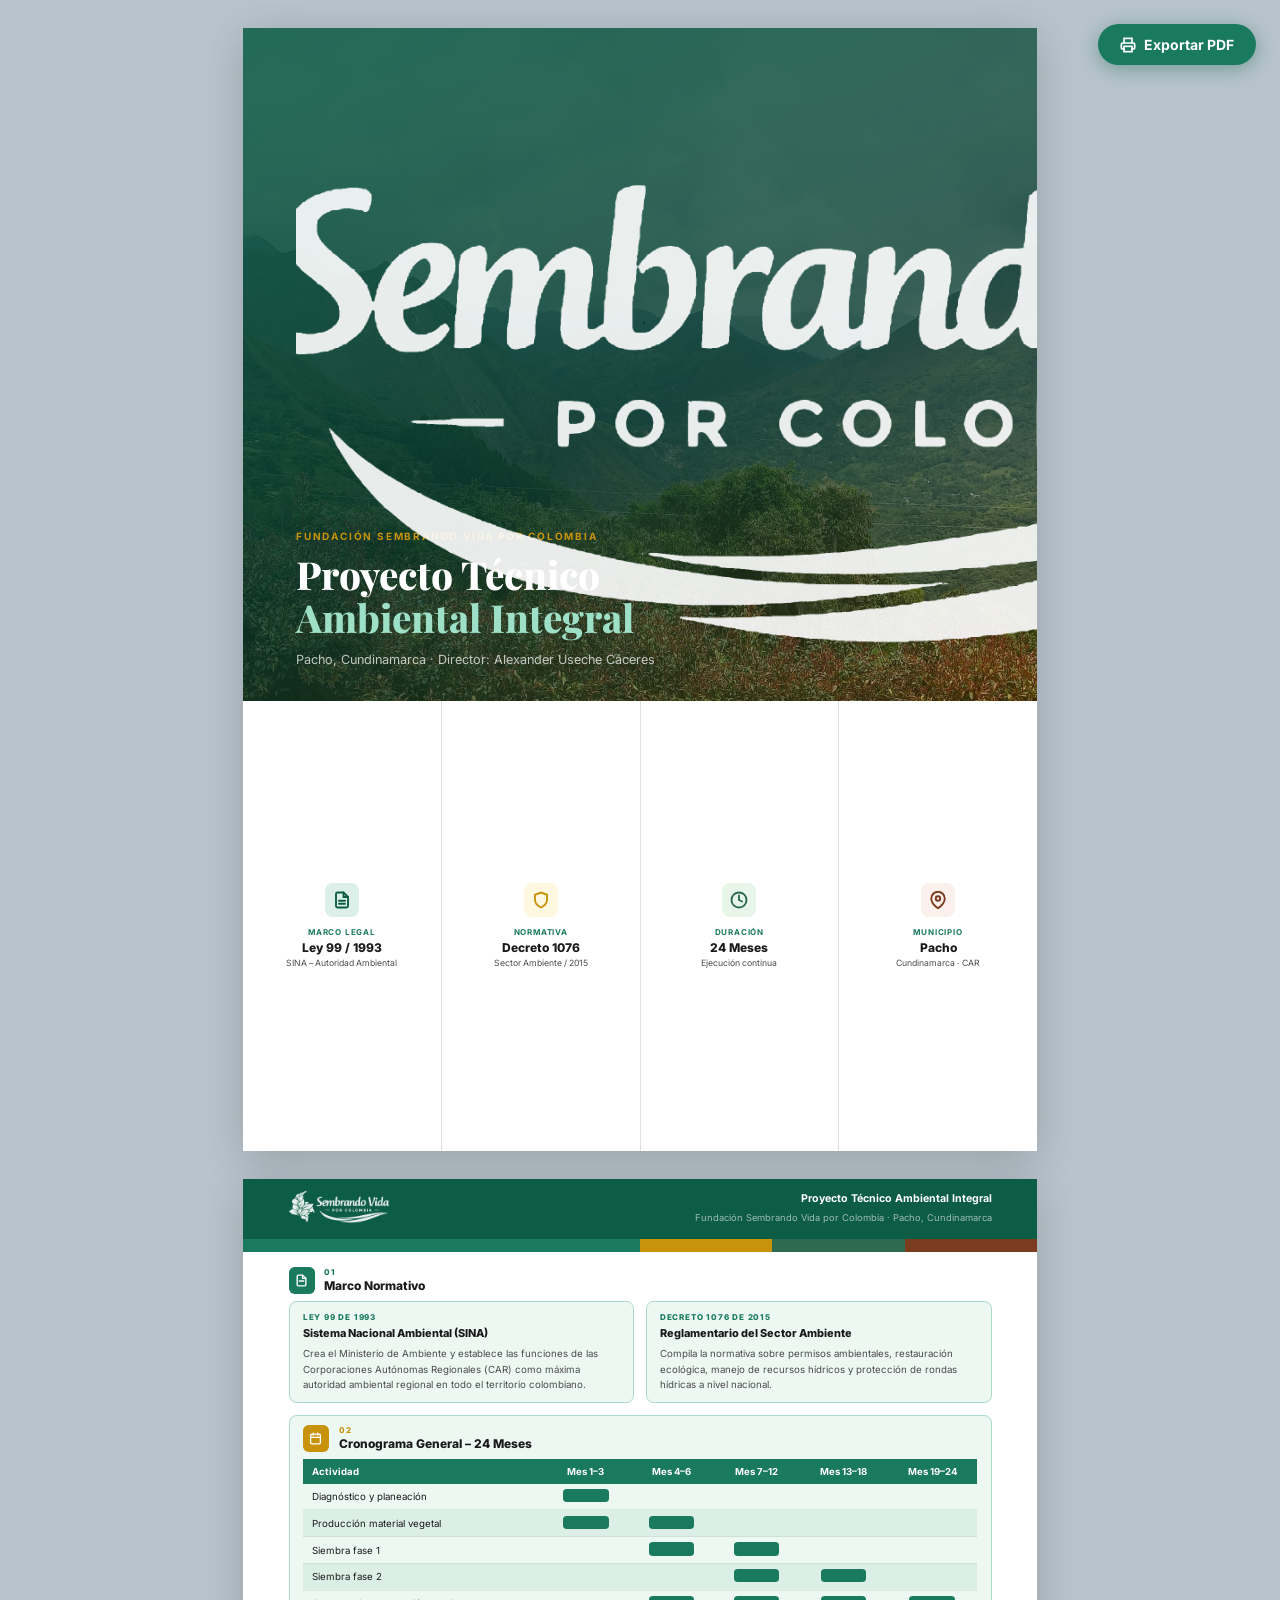
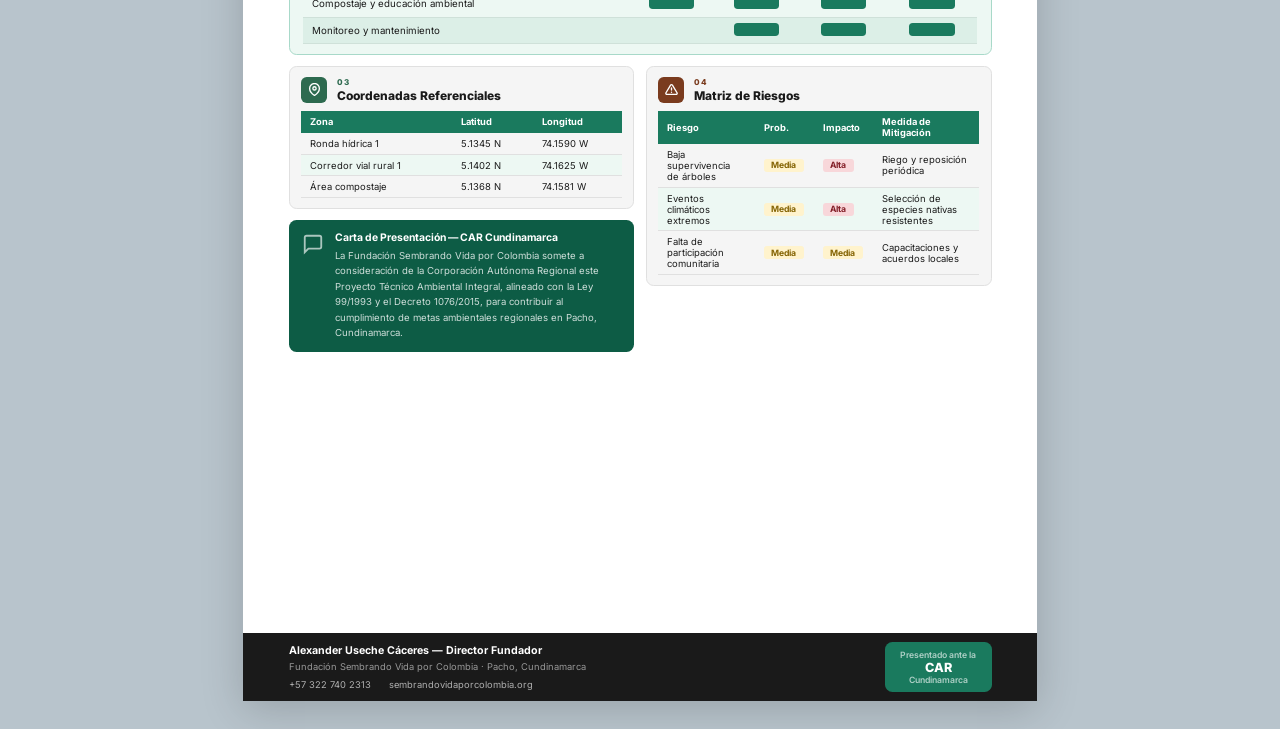
==== brochure-proyecto-tecnico-ambiental-integral.html @ 38280b3c "feat: add A4 brochure for Proyecto Técnico Ambiental Integral Teal-dominant 2-page brochure with Gan" ====
<!DOCTYPE html>
<html lang="es">
<head>
  <meta charset="UTF-8" />
  <meta name="viewport" content="width=device-width, initial-scale=1.0" />
  <title>Brochure – Proyecto Técnico Ambiental Integral · Sembrando Vida por Colombia</title>
  <link rel="stylesheet" href="fonts/fonts.css" />
  <style>

  *, *::before, *::after { box-sizing: border-box; margin: 0; padding: 0; }

  :root {
    --teal:        #0D5C45;
    --teal-mid:    #1A7A5E;
    --teal-light:  #DCF0E9;
    --teal-pale:   #EDF8F3;
    --gold:        #C8930A;
    --gold-light:  #FFF8E1;
    --green:       #2D6A4F;
    --green-light: #E8F5E9;
    --brown:       #7A3B1E;
    --brown-light: #FBF0EB;
    --dark:        #1A1A1A;
    --gray:        #4A4A4A;
    --gray-light:  #F5F5F5;
    --white:       #FFFFFF;
    --border:      #E0E0E0;
  }

  html, body {
    font-family: 'Inter', Arial, sans-serif;
    background: #B8C4CC;
    -webkit-print-color-adjust: exact;
    print-color-adjust: exact;
  }

  @media print {
    html, body { background: white; }
    @page { size: A4 portrait; margin: 0; }
    .page { margin: 0 !important; box-shadow: none !important; page-break-after: always; }
    .page:last-child { page-break-after: avoid; }
    .toolbar { display: none !important; }
  }

  /* ── TOOLBAR ── */
  .toolbar {
    position: fixed; top: 24px; right: 24px; z-index: 999;
  }
  .export-btn {
    display: flex; align-items: center; gap: 8px;
    padding: 12px 22px;
    background: var(--teal-mid); color: #fff;
    font-family: 'Inter', sans-serif; font-size: 14px; font-weight: 700;
    border: none; border-radius: 50px; cursor: pointer;
    box-shadow: 0 4px 20px rgba(13,92,69,.4);
    transition: background .2s;
  }
  .export-btn:hover { background: var(--teal); }

  /* ── PAGE SHELL ── */
  .page {
    width: 210mm; height: 297mm;
    background: var(--white);
    margin: 28px auto; position: relative; overflow: hidden;
    box-shadow: 0 8px 40px rgba(0,0,0,.18);
    -webkit-print-color-adjust: exact; print-color-adjust: exact;
  }

  /* ══════════════════════════════
     PAGE 1 — COVER
  ══════════════════════════════ */
  .cover-hero {
    position: relative; width: 100%; height: 178mm; overflow: hidden;
  }
  .cover-hero img {
    width: 100%; height: 100%; object-fit: cover; display: block;
  }
  .cover-overlay {
    position: absolute; inset: 0;
    background: linear-gradient(155deg,
      rgba(13,92,69,.90) 0%,
      rgba(10,60,45,.78) 55%,
      rgba(200,147,10,.22) 100%);
    -webkit-print-color-adjust: exact; print-color-adjust: exact;
  }
  .cover-content {
    position: absolute; inset: 0;
    display: flex; flex-direction: column; justify-content: flex-end;
    padding: 10mm 14mm 9mm;
  }
  .cover-logo {
    position: absolute; top: 10mm; left: 14mm;
    height: 12mm; width: auto;
    filter: brightness(0) invert(1); opacity: .9;
  }
  .cover-eyebrow {
    font-size: 7.5pt; font-weight: 700; letter-spacing: .18em;
    text-transform: uppercase; color: var(--gold);
    margin-bottom: 3mm;
  }
  .cover-title {
    font-family: 'Playfair Display', Georgia, serif;
    font-size: 29pt; font-weight: 800; line-height: 1.1;
    color: var(--white); margin-bottom: 3.5mm;
  }
  .cover-title span { color: #9EDFC8; }
  .cover-sub {
    font-size: 9.5pt; color: rgba(255,255,255,.72); font-weight: 400;
  }

  /* Stat strip */
  .stat-strip {
    background: var(--white);
    height: calc(297mm - 178mm);
    display: flex; align-items: stretch;
    -webkit-print-color-adjust: exact; print-color-adjust: exact;
  }
  .stat-item {
    flex: 1; display: flex; flex-direction: column;
    justify-content: center; align-items: center; text-align: center;
    padding: 5mm 3mm;
    border-right: 0.3mm solid var(--border);
  }
  .stat-item:last-child { border-right: none; }
  .stat-icon {
    width: 9mm; height: 9mm; border-radius: 2mm;
    display: flex; align-items: center; justify-content: center;
    margin-bottom: 2.5mm; flex-shrink: 0;
  }
  .si-teal  { background: var(--teal-light); }
  .si-gold  { background: var(--gold-light); }
  .si-green { background: var(--green-light); }
  .si-brown { background: var(--brown-light); }
  .stat-label {
    font-size: 6pt; font-weight: 700; letter-spacing: .1em;
    text-transform: uppercase; color: var(--teal-mid); margin-bottom: 1mm;
  }
  .stat-val  { font-size: 9pt; font-weight: 800; color: var(--dark); line-height: 1.25; }
  .stat-note { font-size: 6.5pt; color: var(--gray); margin-top: .7mm; }

  /* ══════════════════════════════
     PAGE 2 — CONTENT
  ══════════════════════════════ */
  .p2-header {
    background: var(--teal); height: 16mm;
    display: flex; align-items: center; justify-content: space-between;
    padding: 0 12mm;
    -webkit-print-color-adjust: exact; print-color-adjust: exact;
  }
  .p2-header img {
    height: 10mm; width: auto;
    filter: brightness(0) invert(1); opacity: .9;
  }
  .p2-header-right { text-align: right; }
  .p2-header-right strong { display: block; font-size: 8pt; font-weight: 700; color: var(--white); }
  .p2-header-right small  { font-size: 7pt; color: rgba(255,255,255,.6); }

  .color-bar {
    height: 3.5mm; display: flex;
    -webkit-print-color-adjust: exact; print-color-adjust: exact;
  }
  .cb-teal  { flex: 3; background: var(--teal-mid); }
  .cb-gold  { flex: 1; background: var(--gold); }
  .cb-green { flex: 1; background: var(--green); }
  .cb-brown { flex: 1; background: var(--brown); }

  .p2-body {
    padding: 4mm 12mm 0;
    height: calc(297mm - 16mm - 3.5mm - 18mm);
    display: flex; flex-direction: column; gap: 3mm;
  }

  /* Section header */
  .sec-head { display: flex; align-items: center; gap: 2.5mm; margin-bottom: 2mm; }
  .sec-icon {
    width: 7mm; height: 7mm; border-radius: 1.5mm;
    display: flex; align-items: center; justify-content: center; flex-shrink: 0;
  }
  .si-bg-teal  { background: var(--teal-mid); }
  .si-bg-gold  { background: var(--gold); }
  .si-bg-green { background: var(--green); }
  .si-bg-brown { background: var(--brown); }
  .sec-num {
    font-size: 6pt; font-weight: 800; letter-spacing: .12em;
    text-transform: uppercase; margin-bottom: .5mm;
  }
  .sn-teal  { color: var(--teal-mid); }
  .sn-gold  { color: var(--gold); }
  .sn-green { color: var(--green); }
  .sn-brown { color: var(--brown); }
  h2.sec-title { font-size: 9pt; font-weight: 800; color: var(--dark); line-height: 1.2; }

  /* Marco normativo cards */
  .norma-grid { display: flex; gap: 3mm; }
  .norma-card {
    flex: 1; background: var(--teal-pale); border: 0.3mm solid #A8D9C9;
    border-radius: 2mm; padding: 2.5mm 3.5mm;
  }
  .norma-num {
    font-size: 6pt; font-weight: 800; letter-spacing: .1em;
    text-transform: uppercase; color: var(--teal-mid); margin-bottom: 1.2mm;
  }
  .norma-title { font-size: 8.2pt; font-weight: 800; color: var(--dark); margin-bottom: 1.5mm; line-height: 1.3; }
  .norma-text  { font-size: 7.3pt; color: var(--gray); line-height: 1.6; }

  /* Gantt table */
  .gantt-wrap {
    background: var(--teal-pale); border: 0.3mm solid #A8D9C9;
    border-radius: 2mm; padding: 2.5mm 3.5mm; flex-shrink: 0;
  }
  .gantt-table { width: 100%; border-collapse: collapse; font-size: 7.3pt; }
  .gantt-table thead tr {
    background: var(--teal-mid);
    -webkit-print-color-adjust: exact; print-color-adjust: exact;
  }
  .gantt-table thead th {
    color: var(--white); font-weight: 700; font-size: 7.2pt;
    padding: 1.8mm 2.5mm; text-align: center;
  }
  .gantt-table thead th:first-child { text-align: left; min-width: 44mm; }
  .gantt-table tbody tr:nth-child(even) {
    background: rgba(26,122,94,.08);
    -webkit-print-color-adjust: exact; print-color-adjust: exact;
  }
  .gantt-table tbody td {
    padding: 1.4mm 2.5mm; color: var(--dark);
    border-bottom: 0.2mm solid rgba(0,0,0,.06); text-align: center;
    vertical-align: middle;
  }
  .gantt-table tbody td:first-child { text-align: left; font-size: 7.3pt; }
  .gantt-dot {
    display: inline-block;
    width: 12mm; height: 3.5mm; border-radius: 1mm;
    background: var(--teal-mid);
    -webkit-print-color-adjust: exact; print-color-adjust: exact;
  }

  /* Bottom two columns */
  .bottom-grid { display: flex; gap: 3mm; flex: 1; min-height: 0; }
  .bg-col { flex: 1; display: flex; flex-direction: column; gap: 3mm; overflow: hidden; }

  /* Data tables */
  .data-wrap {
    background: var(--gray-light); border: 0.3mm solid var(--border);
    border-radius: 2mm; padding: 2.5mm 3mm; flex-shrink: 0;
  }
  .data-table { width: 100%; border-collapse: collapse; font-size: 7.2pt; }
  .data-table thead tr {
    background: var(--teal-mid);
    -webkit-print-color-adjust: exact; print-color-adjust: exact;
  }
  .data-table thead th {
    color: var(--white); font-weight: 700; font-size: 7pt;
    padding: 1.5mm 2.5mm; text-align: left;
  }
  .data-table tbody tr:nth-child(even) {
    background: var(--teal-pale);
    -webkit-print-color-adjust: exact; print-color-adjust: exact;
  }
  .data-table tbody td {
    padding: 1.3mm 2.5mm; color: var(--dark);
    border-bottom: 0.2mm solid var(--border); font-size: 7.1pt;
    vertical-align: middle;
  }

  /* Risk badges */
  .badge {
    display: inline-block; padding: .4mm 2mm; border-radius: .8mm;
    font-size: 6.5pt; font-weight: 700;
    -webkit-print-color-adjust: exact; print-color-adjust: exact;
  }
  .badge-media { background: #FFF3CD; color: #856404; }
  .badge-alta  { background: #F8D7DA; color: #842029; }

  /* Carta box */
  .carta-box {
    background: var(--teal); border-radius: 2mm;
    padding: 3mm 3.5mm; flex-shrink: 0;
    display: flex; align-items: flex-start; gap: 3mm;
    -webkit-print-color-adjust: exact; print-color-adjust: exact;
  }
  .carta-box p      { font-size: 7.2pt; color: rgba(255,255,255,.80); line-height: 1.6; }
  .carta-box strong { display: block; font-size: 7.8pt; color: var(--white); margin-bottom: 1mm; }

  /* Footer */
  .p2-footer {
    position: absolute; bottom: 0; left: 0; right: 0;
    height: 18mm; background: var(--dark);
    display: flex; align-items: center; justify-content: space-between;
    padding: 0 12mm;
    -webkit-print-color-adjust: exact; print-color-adjust: exact;
  }
  .footer-info { display: flex; flex-direction: column; gap: 1mm; }
  .footer-info strong { font-size: 8pt; color: var(--white); font-weight: 700; }
  .footer-info span   { font-size: 7pt; color: rgba(255,255,255,.55); }
  .footer-links { display: flex; gap: 5mm; margin-top: 1mm; }
  .footer-links a { font-size: 7pt; color: rgba(255,255,255,.65); text-decoration: none; }
  .footer-badge {
    background: var(--teal-mid); border-radius: 2mm;
    padding: 2mm 4mm; text-align: center; flex-shrink: 0;
    -webkit-print-color-adjust: exact; print-color-adjust: exact;
  }
  .footer-badge span   { display: block; font-size: 6.5pt; color: rgba(255,255,255,.65); font-weight: 600; }
  .footer-badge strong { display: block; font-size: 9.5pt; color: var(--white); font-weight: 800; }

  </style>
</head>
<body>

<div class="toolbar">
  <button class="export-btn" onclick="window.print()">
    <svg width="16" height="16" viewBox="0 0 24 24" fill="none" stroke="currentColor" stroke-width="2.5" stroke-linecap="round"><polyline points="6 9 6 2 18 2 18 9"/><path d="M6 18H4a2 2 0 01-2-2v-5a2 2 0 012-2h16a2 2 0 012 2v5a2 2 0 01-2 2h-2"/><rect x="6" y="14" width="12" height="8"/></svg>
    Exportar PDF
  </button>
</div>

<!-- ══ PAGE 1 — COVER ══ -->
<div class="page">

  <div class="cover-hero">
    <img src="images/foto-3.jpeg" alt="Restauración ecológica en Pacho" />
    <div class="cover-overlay"></div>
    <div class="cover-content">
      <img src="logo-sembrando-vida-vector.png" alt="Logo Sembrando Vida" class="cover-logo" />
      <div class="cover-eyebrow">Fundación Sembrando Vida por Colombia</div>
      <h1 class="cover-title">Proyecto Técnico<br><span>Ambiental Integral</span></h1>
      <p class="cover-sub">Pacho, Cundinamarca · Director: Alexander Useche Cáceres</p>
    </div>
  </div>

  <div class="stat-strip">
    <div class="stat-item">
      <div class="stat-icon si-teal">
        <svg width="18" height="18" viewBox="0 0 24 24" fill="none" stroke="#0D5C45" stroke-width="2.5" stroke-linecap="round"><path d="M14 2H6a2 2 0 00-2 2v16a2 2 0 002 2h12a2 2 0 002-2V8z"/><polyline points="14 2 14 8 20 8"/><line x1="16" y1="13" x2="8" y2="13"/><line x1="16" y1="17" x2="8" y2="17"/></svg>
      </div>
      <div class="stat-label">Marco Legal</div>
      <div class="stat-val">Ley 99 / 1993</div>
      <div class="stat-note">SINA – Autoridad Ambiental</div>
    </div>
    <div class="stat-item">
      <div class="stat-icon si-gold">
        <svg width="18" height="18" viewBox="0 0 24 24" fill="none" stroke="#C8930A" stroke-width="2.5" stroke-linecap="round"><path d="M12 22s8-4 8-10V5l-8-3-8 3v7c0 6 8 10 8 10z"/></svg>
      </div>
      <div class="stat-label">Normativa</div>
      <div class="stat-val">Decreto 1076</div>
      <div class="stat-note">Sector Ambiente / 2015</div>
    </div>
    <div class="stat-item">
      <div class="stat-icon si-green">
        <svg width="18" height="18" viewBox="0 0 24 24" fill="none" stroke="#2D6A4F" stroke-width="2.5" stroke-linecap="round"><circle cx="12" cy="12" r="10"/><polyline points="12 6 12 12 16 14"/></svg>
      </div>
      <div class="stat-label">Duración</div>
      <div class="stat-val">24 Meses</div>
      <div class="stat-note">Ejecución continua</div>
    </div>
    <div class="stat-item">
      <div class="stat-icon si-brown">
        <svg width="18" height="18" viewBox="0 0 24 24" fill="none" stroke="#7A3B1E" stroke-width="2.5" stroke-linecap="round"><path d="M21 10c0 7-9 13-9 13s-9-6-9-13a9 9 0 0118 0z"/><circle cx="12" cy="10" r="3"/></svg>
      </div>
      <div class="stat-label">Municipio</div>
      <div class="stat-val">Pacho</div>
      <div class="stat-note">Cundinamarca · CAR</div>
    </div>
  </div>

</div><!-- /page 1 -->

<!-- ══ PAGE 2 — CONTENT ══ -->
<div class="page">

  <header class="p2-header">
    <img src="logo-sembrando-vida-vector.png" alt="Logo Sembrando Vida" />
    <div class="p2-header-right">
      <strong>Proyecto Técnico Ambiental Integral</strong>
      <small>Fundación Sembrando Vida por Colombia · Pacho, Cundinamarca</small>
    </div>
  </header>

  <div class="color-bar">
    <div class="cb-teal"></div>
    <div class="cb-gold"></div>
    <div class="cb-green"></div>
    <div class="cb-brown"></div>
  </div>

  <div class="p2-body">

    <!-- 01 Marco Normativo -->
    <div>
      <div class="sec-head">
        <div class="sec-icon si-bg-teal">
          <svg width="13" height="13" viewBox="0 0 24 24" fill="none" stroke="white" stroke-width="2.5" stroke-linecap="round"><path d="M14 2H6a2 2 0 00-2 2v16a2 2 0 002 2h12a2 2 0 002-2V8z"/><polyline points="14 2 14 8 20 8"/><line x1="16" y1="13" x2="8" y2="13"/></svg>
        </div>
        <div>
          <div class="sec-num sn-teal">01</div>
          <h2 class="sec-title">Marco Normativo</h2>
        </div>
      </div>
      <div class="norma-grid">
        <div class="norma-card">
          <div class="norma-num">Ley 99 de 1993</div>
          <div class="norma-title">Sistema Nacional Ambiental (SINA)</div>
          <p class="norma-text">Crea el Ministerio de Ambiente y establece las funciones de las Corporaciones Autónomas Regionales (CAR) como máxima autoridad ambiental regional en todo el territorio colombiano.</p>
        </div>
        <div class="norma-card">
          <div class="norma-num">Decreto 1076 de 2015</div>
          <div class="norma-title">Reglamentario del Sector Ambiente</div>
          <p class="norma-text">Compila la normativa sobre permisos ambientales, restauración ecológica, manejo de recursos hídricos y protección de rondas hídricas a nivel nacional.</p>
        </div>
      </div>
    </div>

    <!-- 02 Cronograma -->
    <div class="gantt-wrap">
      <div class="sec-head">
        <div class="sec-icon si-bg-gold">
          <svg width="13" height="13" viewBox="0 0 24 24" fill="none" stroke="white" stroke-width="2.5" stroke-linecap="round"><rect x="3" y="4" width="18" height="18" rx="2"/><line x1="16" y1="2" x2="16" y2="6"/><line x1="8" y1="2" x2="8" y2="6"/><line x1="3" y1="10" x2="21" y2="10"/></svg>
        </div>
        <div>
          <div class="sec-num sn-gold">02</div>
          <h2 class="sec-title">Cronograma General – 24 Meses</h2>
        </div>
      </div>
      <table class="gantt-table">
        <thead>
          <tr>
            <th>Actividad</th>
            <th>Mes 1–3</th>
            <th>Mes 4–6</th>
            <th>Mes 7–12</th>
            <th>Mes 13–18</th>
            <th>Mes 19–24</th>
          </tr>
        </thead>
        <tbody>
          <tr>
            <td>Diagnóstico y planeación</td>
            <td><span class="gantt-dot"></span></td>
            <td></td><td></td><td></td><td></td>
          </tr>
          <tr>
            <td>Producción material vegetal</td>
            <td><span class="gantt-dot"></span></td>
            <td><span class="gantt-dot"></span></td>
            <td></td><td></td><td></td>
          </tr>
          <tr>
            <td>Siembra fase 1</td>
            <td></td>
            <td><span class="gantt-dot"></span></td>
            <td><span class="gantt-dot"></span></td>
            <td></td><td></td>
          </tr>
          <tr>
            <td>Siembra fase 2</td>
            <td></td><td></td>
            <td><span class="gantt-dot"></span></td>
            <td><span class="gantt-dot"></span></td>
            <td></td>
          </tr>
          <tr>
            <td>Compostaje y educación ambiental</td>
            <td></td>
            <td><span class="gantt-dot"></span></td>
            <td><span class="gantt-dot"></span></td>
            <td><span class="gantt-dot"></span></td>
            <td><span class="gantt-dot"></span></td>
          </tr>
          <tr>
            <td>Monitoreo y mantenimiento</td>
            <td></td><td></td>
            <td><span class="gantt-dot"></span></td>
            <td><span class="gantt-dot"></span></td>
            <td><span class="gantt-dot"></span></td>
          </tr>
        </tbody>
      </table>
    </div>

    <!-- 03 + 04 — Coordenadas y Riesgos -->
    <div class="bottom-grid">

      <!-- Izquierda: Coordenadas + Carta -->
      <div class="bg-col">

        <div class="data-wrap">
          <div class="sec-head">
            <div class="sec-icon si-bg-green">
              <svg width="13" height="13" viewBox="0 0 24 24" fill="none" stroke="white" stroke-width="2.5" stroke-linecap="round"><path d="M21 10c0 7-9 13-9 13s-9-6-9-13a9 9 0 0118 0z"/><circle cx="12" cy="10" r="3"/></svg>
            </div>
            <div>
              <div class="sec-num sn-green">03</div>
              <h2 class="sec-title">Coordenadas Referenciales</h2>
            </div>
          </div>
          <table class="data-table">
            <thead>
              <tr><th>Zona</th><th>Latitud</th><th>Longitud</th></tr>
            </thead>
            <tbody>
              <tr><td>Ronda hídrica 1</td><td>5.1345 N</td><td>74.1590 W</td></tr>
              <tr><td>Corredor vial rural 1</td><td>5.1402 N</td><td>74.1625 W</td></tr>
              <tr><td>Área compostaje</td><td>5.1368 N</td><td>74.1581 W</td></tr>
            </tbody>
          </table>
        </div>

        <div class="carta-box">
          <svg width="22" height="22" viewBox="0 0 24 24" fill="none" stroke="rgba(255,255,255,.65)" stroke-width="2" stroke-linecap="round" style="flex-shrink:0;margin-top:.5mm"><path d="M21 15a2 2 0 01-2 2H7l-4 4V5a2 2 0 012-2h14a2 2 0 012 2z"/></svg>
          <div>
            <strong>Carta de Presentación — CAR Cundinamarca</strong>
            <p>La Fundación Sembrando Vida por Colombia somete a consideración de la Corporación Autónoma Regional este Proyecto Técnico Ambiental Integral, alineado con la Ley 99/1993 y el Decreto 1076/2015, para contribuir al cumplimiento de metas ambientales regionales en Pacho, Cundinamarca.</p>
          </div>
        </div>

      </div><!-- /col izquierda -->

      <!-- Derecha: Matriz de Riesgos -->
      <div class="bg-col">
        <div class="data-wrap">
          <div class="sec-head">
            <div class="sec-icon si-bg-brown">
              <svg width="13" height="13" viewBox="0 0 24 24" fill="none" stroke="white" stroke-width="2.5" stroke-linecap="round"><path d="M10.29 3.86L1.82 18a2 2 0 001.71 3h16.94a2 2 0 001.71-3L13.71 3.86a2 2 0 00-3.42 0z"/><line x1="12" y1="9" x2="12" y2="13"/><line x1="12" y1="17" x2="12.01" y2="17"/></svg>
            </div>
            <div>
              <div class="sec-num sn-brown">04</div>
              <h2 class="sec-title">Matriz de Riesgos</h2>
            </div>
          </div>
          <table class="data-table">
            <thead>
              <tr><th>Riesgo</th><th>Prob.</th><th>Impacto</th><th>Medida de Mitigación</th></tr>
            </thead>
            <tbody>
              <tr>
                <td>Baja supervivencia de árboles</td>
                <td><span class="badge badge-media">Media</span></td>
                <td><span class="badge badge-alta">Alta</span></td>
                <td>Riego y reposición periódica</td>
              </tr>
              <tr>
                <td>Eventos climáticos extremos</td>
                <td><span class="badge badge-media">Media</span></td>
                <td><span class="badge badge-alta">Alta</span></td>
                <td>Selección de especies nativas resistentes</td>
              </tr>
              <tr>
                <td>Falta de participación comunitaria</td>
                <td><span class="badge badge-media">Media</span></td>
                <td><span class="badge badge-media">Media</span></td>
                <td>Capacitaciones y acuerdos locales</td>
              </tr>
            </tbody>
          </table>
        </div>
      </div><!-- /col derecha -->

    </div><!-- /bottom-grid -->

  </div><!-- /p2-body -->

  <footer class="p2-footer">
    <div class="footer-info">
      <strong>Alexander Useche Cáceres — Director Fundador</strong>
      <span>Fundación Sembrando Vida por Colombia · Pacho, Cundinamarca</span>
      <div class="footer-links">
        <a href="https://wa.me/573227402313">+57 322 740 2313</a>
        <a href="https://sembrandovidaporcolombia.org">sembrandovidaporcolombia.org</a>
      </div>
    </div>
    <div class="footer-badge">
      <span>Presentado ante la</span>
      <strong>CAR</strong>
      <span>Cundinamarca</span>
    </div>
  </footer>

</div><!-- /page 2 -->

</body>
</html>
---- fonts/fonts.css ----
/* Inter – latin (variable font, all weights 400–900) */
@font-face {
  font-family: 'Inter';
  font-style: normal;
  font-weight: 100 900;
  font-display: swap;
  src: url('inter-latin.woff2') format('woff2');
  unicode-range: U+0000-00FF, U+0131, U+0152-0153, U+02BB-02BC, U+02C6, U+02DA, U+02DC,
                 U+0304, U+0308, U+0329, U+2000-206F, U+20AC, U+2122, U+2191, U+2193,
                 U+2212, U+2215, U+FEFF, U+FFFD;
}

/* Playfair Display – normal 700 & 800 */
@font-face {
  font-family: 'Playfair Display';
  font-style: normal;
  font-weight: 700 800;
  font-display: swap;
  src: url('playfair-normal.woff2') format('woff2');
  unicode-range: U+0000-00FF, U+0131, U+0152-0153, U+02BB-02BC, U+02C6, U+02DA, U+02DC,
                 U+0304, U+0308, U+0329, U+2000-206F, U+20AC, U+2122, U+2191, U+2193,
                 U+2212, U+2215, U+FEFF, U+FFFD;
}

/* Playfair Display – italic 700 */
@font-face {
  font-family: 'Playfair Display';
  font-style: italic;
  font-weight: 700;
  font-display: swap;
  src: url('playfair-italic.woff2') format('woff2');
  unicode-range: U+0000-00FF, U+0131, U+0152-0153, U+02BB-02BC, U+02C6, U+02DA, U+02DC,
                 U+0304, U+0308, U+0329, U+2000-206F, U+20AC, U+2122, U+2191, U+2193,
                 U+2212, U+2215, U+FEFF, U+FFFD;
}
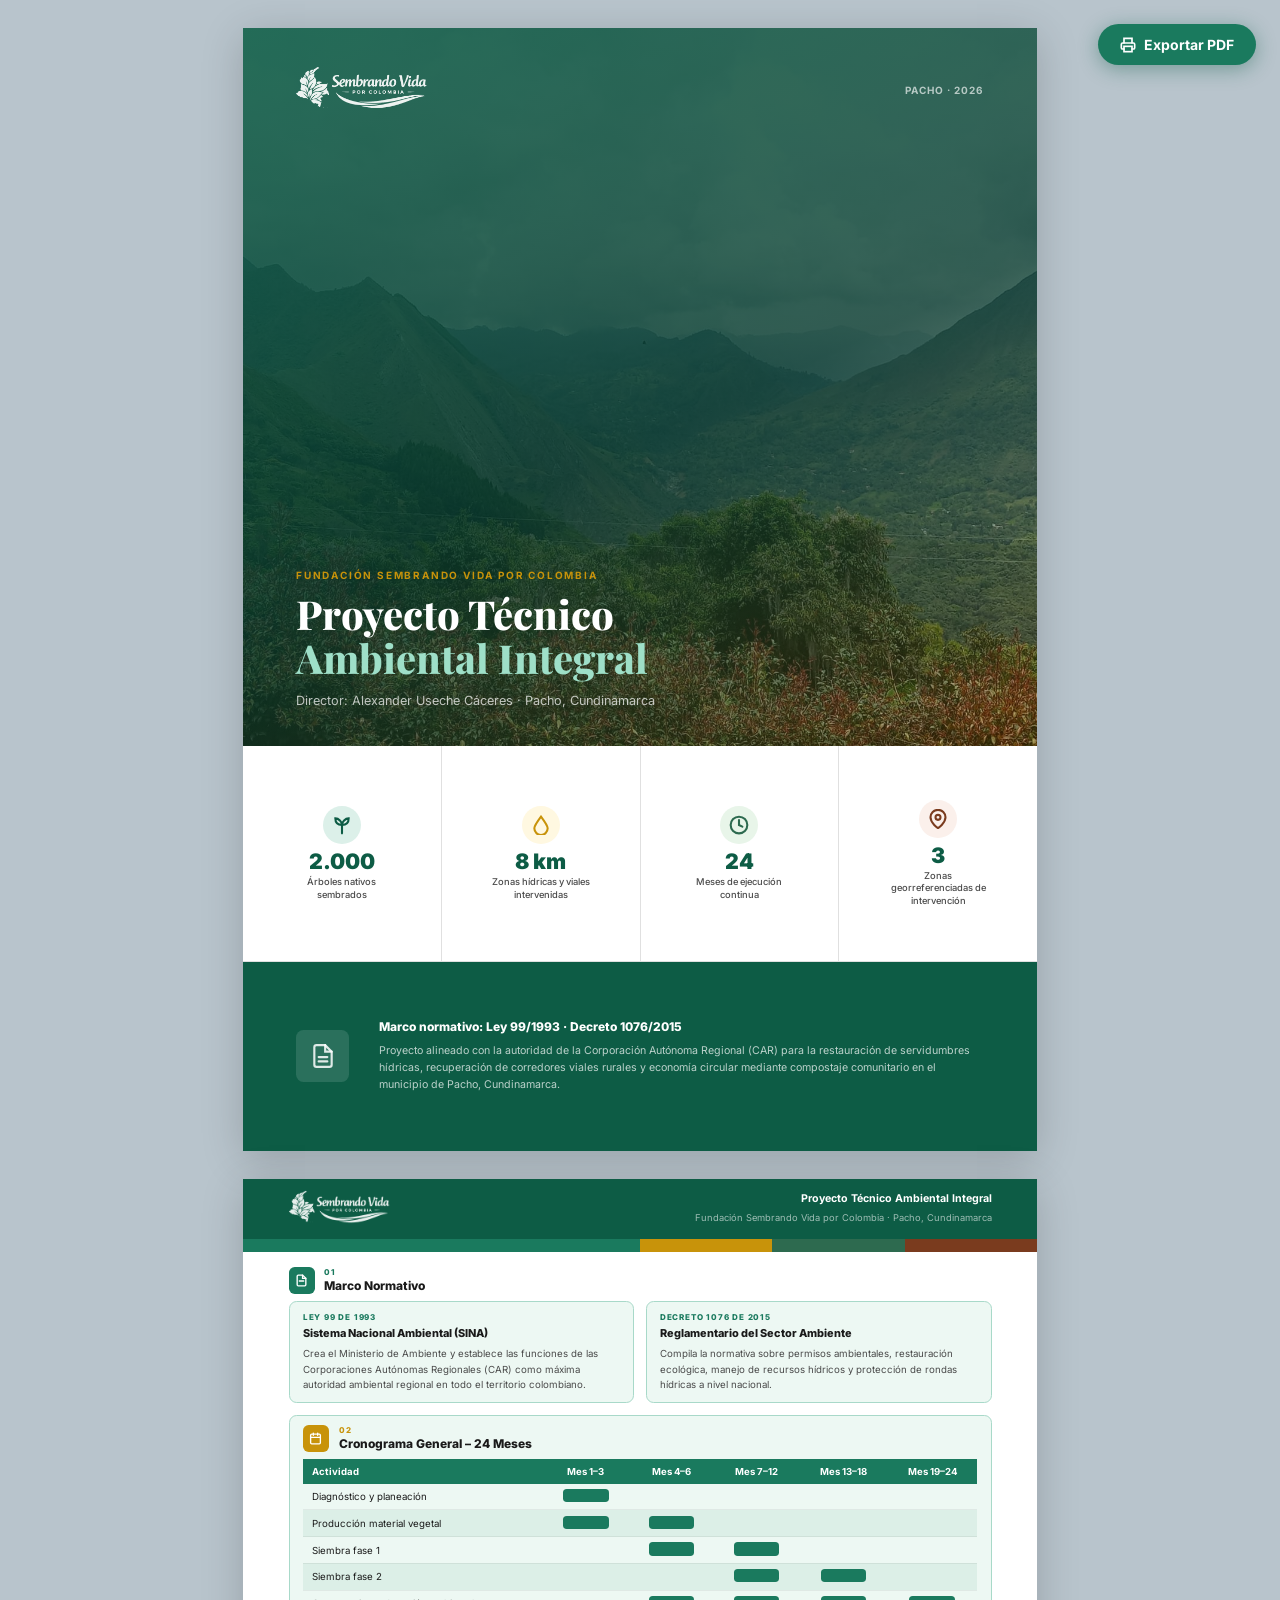
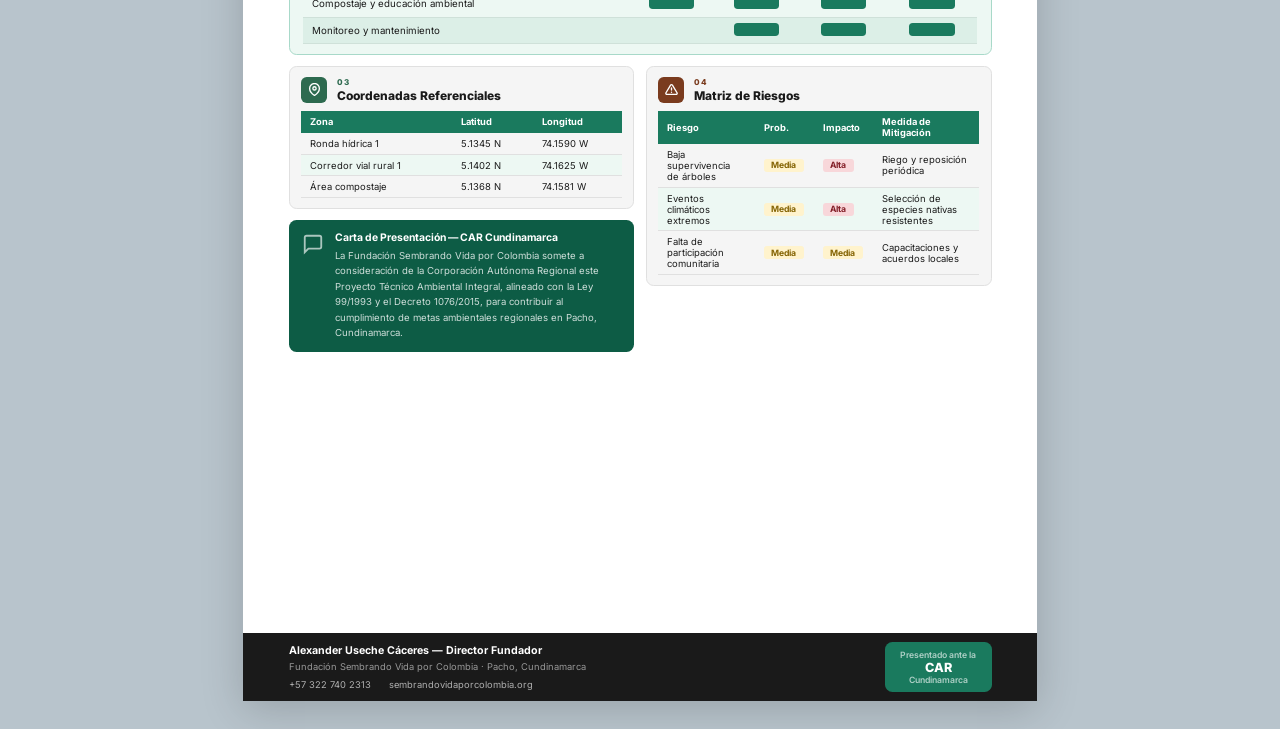
==== commit 05adde30: "fix(brochure-ambiental): redesign page 1 cover — fix logo bug and proportions Logo moved out of flex" ====
--- a/brochure-proyecto-tecnico-ambiental-integral.html
+++ b/brochure-proyecto-tecnico-ambiental-integral.html
@@ -70,29 +70,37 @@
      PAGE 1 — COVER
   ══════════════════════════════ */
   .cover-hero {
-    position: relative; width: 100%; height: 178mm; overflow: hidden;
-  }
-  .cover-hero img {
+    position: relative; width: 100%; height: 190mm; overflow: hidden;
+  }
+  .cover-hero > img {
     width: 100%; height: 100%; object-fit: cover; display: block;
   }
   .cover-overlay {
     position: absolute; inset: 0;
     background: linear-gradient(155deg,
       rgba(13,92,69,.90) 0%,
-      rgba(10,60,45,.78) 55%,
-      rgba(200,147,10,.22) 100%);
-    -webkit-print-color-adjust: exact; print-color-adjust: exact;
-  }
-  .cover-content {
+      rgba(10,60,45,.80) 55%,
+      rgba(200,147,10,.20) 100%);
+    -webkit-print-color-adjust: exact; print-color-adjust: exact;
+  }
+  .cover-inner {
     position: absolute; inset: 0;
-    display: flex; flex-direction: column; justify-content: flex-end;
-    padding: 10mm 14mm 9mm;
+    display: flex; flex-direction: column;
+    justify-content: space-between;
+    padding: 10mm 14mm 10mm;
+  }
+  .cover-top {
+    display: flex; align-items: center; justify-content: space-between;
   }
   .cover-logo {
-    position: absolute; top: 10mm; left: 14mm;
-    height: 12mm; width: auto;
-    filter: brightness(0) invert(1); opacity: .9;
-  }
+    height: 13mm; width: auto; object-fit: contain;
+    filter: brightness(0) invert(1); opacity: .92;
+  }
+  .cover-year {
+    font-size: 7.5pt; font-weight: 700; letter-spacing: .1em;
+    color: rgba(255,255,255,.65); text-transform: uppercase;
+  }
+  .cover-bottom { display: flex; flex-direction: column; }
   .cover-eyebrow {
     font-size: 7.5pt; font-weight: 700; letter-spacing: .18em;
     text-transform: uppercase; color: var(--gold);
@@ -100,7 +108,7 @@
   }
   .cover-title {
     font-family: 'Playfair Display', Georgia, serif;
-    font-size: 29pt; font-weight: 800; line-height: 1.1;
+    font-size: 30pt; font-weight: 800; line-height: 1.1;
     color: var(--white); margin-bottom: 3.5mm;
   }
   .cover-title span { color: #9EDFC8; }
@@ -108,35 +116,59 @@
     font-size: 9.5pt; color: rgba(255,255,255,.72); font-weight: 400;
   }
 
-  /* Stat strip */
+  /* Stat strip — fixed 57mm */
   .stat-strip {
     background: var(--white);
-    height: calc(297mm - 178mm);
+    height: 57mm;
     display: flex; align-items: stretch;
+    border-bottom: 0.3mm solid var(--border);
     -webkit-print-color-adjust: exact; print-color-adjust: exact;
   }
   .stat-item {
     flex: 1; display: flex; flex-direction: column;
     justify-content: center; align-items: center; text-align: center;
-    padding: 5mm 3mm;
+    padding: 4mm 3mm;
     border-right: 0.3mm solid var(--border);
   }
   .stat-item:last-child { border-right: none; }
   .stat-icon {
-    width: 9mm; height: 9mm; border-radius: 2mm;
+    width: 10mm; height: 10mm; border-radius: 50%;
     display: flex; align-items: center; justify-content: center;
-    margin-bottom: 2.5mm; flex-shrink: 0;
+    margin-bottom: 2mm; flex-shrink: 0;
   }
   .si-teal  { background: var(--teal-light); }
   .si-gold  { background: var(--gold-light); }
   .si-green { background: var(--green-light); }
   .si-brown { background: var(--brown-light); }
+  .stat-num  {
+    font-size: 16pt; font-weight: 900; color: var(--teal); line-height: 1;
+    margin-bottom: 1mm;
+  }
   .stat-label {
-    font-size: 6pt; font-weight: 700; letter-spacing: .1em;
-    text-transform: uppercase; color: var(--teal-mid); margin-bottom: 1mm;
-  }
-  .stat-val  { font-size: 9pt; font-weight: 800; color: var(--dark); line-height: 1.25; }
-  .stat-note { font-size: 6.5pt; color: var(--gray); margin-top: .7mm; }
+    font-size: 7pt; font-weight: 500; color: var(--gray);
+    line-height: 1.3; max-width: 28mm;
+  }
+
+  /* Bottom accent band — fills remaining 50mm (297 - 190 - 57 = 50) */
+  .cover-band {
+    height: 50mm; background: var(--teal);
+    display: flex; align-items: center;
+    padding: 0 14mm; gap: 8mm;
+    -webkit-print-color-adjust: exact; print-color-adjust: exact;
+  }
+  .cover-band__icon {
+    width: 14mm; height: 14mm; border-radius: 2mm; flex-shrink: 0;
+    background: rgba(255,255,255,.12);
+    display: flex; align-items: center; justify-content: center;
+    -webkit-print-color-adjust: exact; print-color-adjust: exact;
+  }
+  .cover-band__text strong {
+    display: block; font-size: 9pt; font-weight: 800; color: var(--white);
+    margin-bottom: 2mm;
+  }
+  .cover-band__text p {
+    font-size: 8pt; color: rgba(255,255,255,.72); line-height: 1.6;
+  }
 
   /* ══════════════════════════════
      PAGE 2 — CONTENT
@@ -320,46 +352,57 @@
   <div class="cover-hero">
     <img src="images/foto-3.jpeg" alt="Restauración ecológica en Pacho" />
     <div class="cover-overlay"></div>
-    <div class="cover-content">
-      <img src="logo-sembrando-vida-vector.png" alt="Logo Sembrando Vida" class="cover-logo" />
-      <div class="cover-eyebrow">Fundación Sembrando Vida por Colombia</div>
-      <h1 class="cover-title">Proyecto Técnico<br><span>Ambiental Integral</span></h1>
-      <p class="cover-sub">Pacho, Cundinamarca · Director: Alexander Useche Cáceres</p>
+    <div class="cover-inner">
+      <div class="cover-top">
+        <img src="logo-sembrando-vida-vector.png" alt="Logo Sembrando Vida" class="cover-logo" />
+        <span class="cover-year">Pacho · 2026</span>
+      </div>
+      <div class="cover-bottom">
+        <div class="cover-eyebrow">Fundación Sembrando Vida por Colombia</div>
+        <h1 class="cover-title">Proyecto Técnico<br><span>Ambiental Integral</span></h1>
+        <p class="cover-sub">Director: Alexander Useche Cáceres · Pacho, Cundinamarca</p>
+      </div>
     </div>
   </div>
 
   <div class="stat-strip">
     <div class="stat-item">
       <div class="stat-icon si-teal">
-        <svg width="18" height="18" viewBox="0 0 24 24" fill="none" stroke="#0D5C45" stroke-width="2.5" stroke-linecap="round"><path d="M14 2H6a2 2 0 00-2 2v16a2 2 0 002 2h12a2 2 0 002-2V8z"/><polyline points="14 2 14 8 20 8"/><line x1="16" y1="13" x2="8" y2="13"/><line x1="16" y1="17" x2="8" y2="17"/></svg>
-      </div>
-      <div class="stat-label">Marco Legal</div>
-      <div class="stat-val">Ley 99 / 1993</div>
-      <div class="stat-note">SINA – Autoridad Ambiental</div>
+        <svg width="20" height="20" viewBox="0 0 24 24" fill="none" stroke="#0D5C45" stroke-width="2.5" stroke-linecap="round"><path d="M12 22V12"/><path d="M12 12C12 8 16 4 20 4c0 4-2 8-8 8z"/><path d="M12 12C12 8 8 4 4 4c0 4 2 8 8 8z"/></svg>
+      </div>
+      <div class="stat-num">2.000</div>
+      <div class="stat-label">Árboles nativos sembrados</div>
     </div>
     <div class="stat-item">
       <div class="stat-icon si-gold">
-        <svg width="18" height="18" viewBox="0 0 24 24" fill="none" stroke="#C8930A" stroke-width="2.5" stroke-linecap="round"><path d="M12 22s8-4 8-10V5l-8-3-8 3v7c0 6 8 10 8 10z"/></svg>
-      </div>
-      <div class="stat-label">Normativa</div>
-      <div class="stat-val">Decreto 1076</div>
-      <div class="stat-note">Sector Ambiente / 2015</div>
+        <svg width="20" height="20" viewBox="0 0 24 24" fill="none" stroke="#C8930A" stroke-width="2.5" stroke-linecap="round"><path d="M12 2C6 10 4 14 4 16a8 8 0 0016 0c0-2-2-6-8-14z"/></svg>
+      </div>
+      <div class="stat-num">8 km</div>
+      <div class="stat-label">Zonas hídricas y viales intervenidas</div>
     </div>
     <div class="stat-item">
       <div class="stat-icon si-green">
-        <svg width="18" height="18" viewBox="0 0 24 24" fill="none" stroke="#2D6A4F" stroke-width="2.5" stroke-linecap="round"><circle cx="12" cy="12" r="10"/><polyline points="12 6 12 12 16 14"/></svg>
-      </div>
-      <div class="stat-label">Duración</div>
-      <div class="stat-val">24 Meses</div>
-      <div class="stat-note">Ejecución continua</div>
+        <svg width="20" height="20" viewBox="0 0 24 24" fill="none" stroke="#2D6A4F" stroke-width="2.5" stroke-linecap="round"><circle cx="12" cy="12" r="10"/><polyline points="12 6 12 12 16 14"/></svg>
+      </div>
+      <div class="stat-num">24</div>
+      <div class="stat-label">Meses de ejecución continua</div>
     </div>
     <div class="stat-item">
       <div class="stat-icon si-brown">
-        <svg width="18" height="18" viewBox="0 0 24 24" fill="none" stroke="#7A3B1E" stroke-width="2.5" stroke-linecap="round"><path d="M21 10c0 7-9 13-9 13s-9-6-9-13a9 9 0 0118 0z"/><circle cx="12" cy="10" r="3"/></svg>
-      </div>
-      <div class="stat-label">Municipio</div>
-      <div class="stat-val">Pacho</div>
-      <div class="stat-note">Cundinamarca · CAR</div>
+        <svg width="20" height="20" viewBox="0 0 24 24" fill="none" stroke="#7A3B1E" stroke-width="2.5" stroke-linecap="round"><path d="M21 10c0 7-9 13-9 13s-9-6-9-13a9 9 0 0118 0z"/><circle cx="12" cy="10" r="3"/></svg>
+      </div>
+      <div class="stat-num">3</div>
+      <div class="stat-label">Zonas georreferenciadas de intervención</div>
+    </div>
+  </div>
+
+  <div class="cover-band">
+    <div class="cover-band__icon">
+      <svg width="26" height="26" viewBox="0 0 24 24" fill="none" stroke="rgba(255,255,255,.85)" stroke-width="2" stroke-linecap="round"><path d="M14 2H6a2 2 0 00-2 2v16a2 2 0 002 2h12a2 2 0 002-2V8z"/><polyline points="14 2 14 8 20 8"/><line x1="16" y1="13" x2="8" y2="13"/><line x1="16" y1="17" x2="8" y2="17"/></svg>
+    </div>
+    <div class="cover-band__text">
+      <strong>Marco normativo: Ley 99/1993 · Decreto 1076/2015</strong>
+      <p>Proyecto alineado con la autoridad de la Corporación Autónoma Regional (CAR) para la restauración de servidumbres hídricas, recuperación de corredores viales rurales y economía circular mediante compostaje comunitario en el municipio de Pacho, Cundinamarca.</p>
     </div>
   </div>
 
